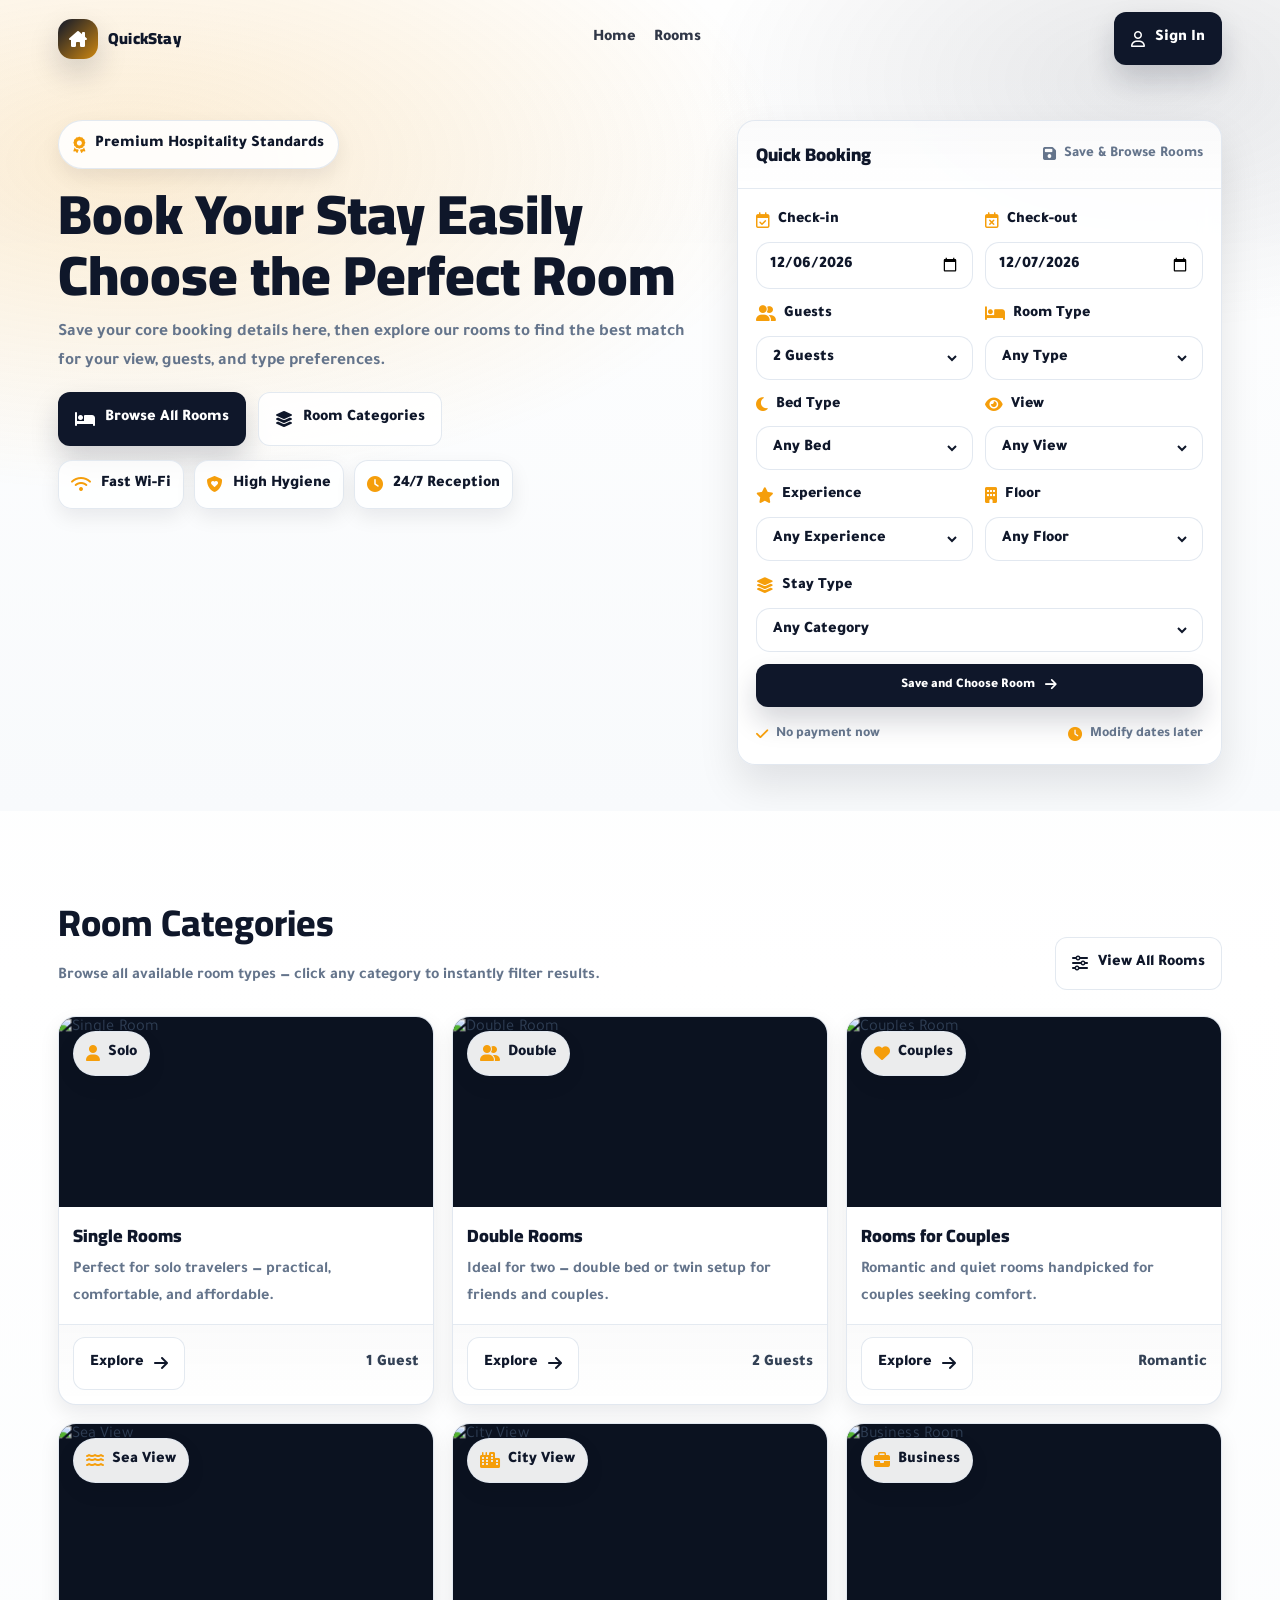
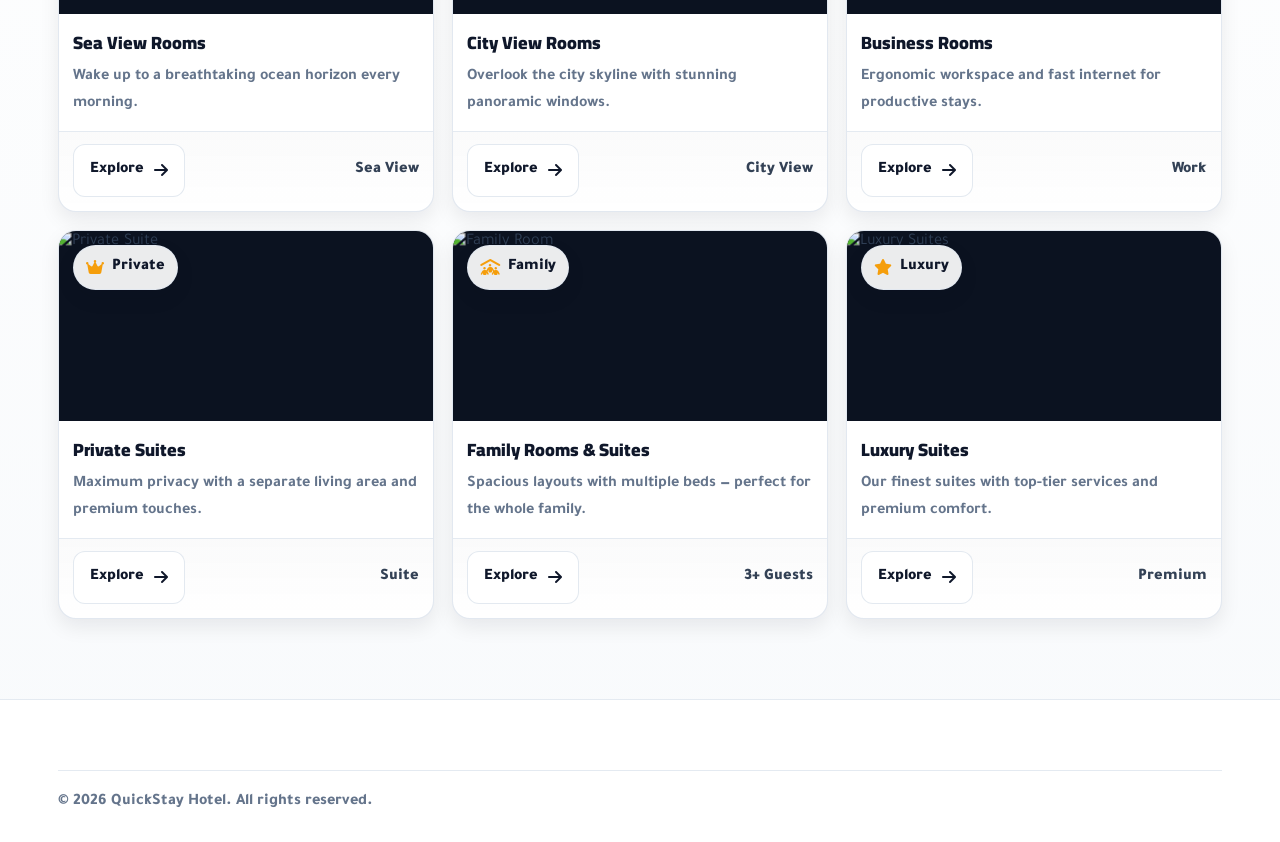
==== pages/user/index.html @ fb0b737e "Frontend and backend integration" ====
<!DOCTYPE html>
<html lang="en" dir="ltr">
<head>
  <meta charset="UTF-8" />
  <meta name="viewport" content="width=device-width, initial-scale=1.0" />
  <title>QuickStay Hotel | Home</title>

  <link href="https://fonts.googleapis.com/css2?family=Cairo:wght@600;700;800&family=Tajawal:wght@400;500;700&display=swap" rel="stylesheet">
  <link rel="stylesheet" href="https://cdnjs.cloudflare.com/ajax/libs/font-awesome/6.5.0/css/all.min.css"/>
  <link rel="stylesheet" href="../../css/user/site.css" />
</head>

<body>
  <header class="header" id="siteHeader">
    <div class="container">
      <nav class="nav" aria-label="Main Navigation">
        <a class="brand" href="index.html">
          <span class="brand__logo"><i class="fa-solid fa-house-chimney"></i></span>
          QuickStay
        </a>

        <div class="nav__menu">
          <a href="index.html">Home</a>
          <a href="rooms.html">Rooms</a>
          <a href="bookings.html" id="navBookings" style="display:none;">My Bookings</a>
        </div>

        <div class="nav__actions" id="authArea">
          </div>
      </nav>
    </div>
  </header>

  <main id="top">
    <section class="hero">
      <div class="container">
        <div class="hero__grid">
          <div>
            <div class="hero__badge">
              <i class="fa-solid fa-award"></i>
              Premium Hospitality Standards
            </div>
            <h1 class="hero__title">Book Your Stay Easily<br>Choose the Perfect Room</h1>
            <p class="hero__lead">
              Save your core booking details here, then explore our rooms to find the best match for your view, guests, and type preferences.
            </p>

            <div class="btn-row">
              <a class="btn btn-primary" href="rooms.html"><i class="fa-solid fa-bed"></i> Browse All Rooms</a>
              <a class="btn btn-ghost" href="#categories"><i class="fa-solid fa-layer-group"></i> Room Categories</a>
            </div>

            <div class="trust">
              <span><i class="fa-solid fa-wifi"></i> Fast Wi-Fi</span>
              <span><i class="fa-solid fa-shield-heart"></i> High Hygiene</span>
              <span><i class="fa-solid fa-clock"></i> 24/7 Reception</span>
            </div>
          </div>

          <aside class="booking" aria-label="Quick Booking">
            <div class="booking__head">
              <h3>Quick Booking</h3>
              <div class="hint"><i class="fa-solid fa-floppy-disk"></i> Save & Browse Rooms</div>
            </div>

            <form class="booking__body" id="bookingForm">
              <!-- Dates -->
              <div class="booking__grid">
                <div class="field">
                  <div class="label"><i class="fa-regular fa-calendar-check"></i> Check-in</div>
                  <div class="control">
                    <input type="date" id="checkin" required />
                  </div>
                </div>
                <div class="field">
                  <div class="label"><i class="fa-regular fa-calendar-xmark"></i> Check-out</div>
                  <div class="control">
                    <input type="date" id="checkout" required />
                  </div>
                </div>
              </div>

              <!-- Main Requirements -->
              <div class="booking__grid">
                <div class="field">
                  <div class="label"><i class="fa-solid fa-user-group"></i> Guests</div>
                  <div class="control">
                    <select id="guests" required>
                      <option value="1">1 Guest</option>
                      <option value="2" selected>2 Guests</option>
                      <option value="3">3 Guests</option>
                      <option value="4">4 Guests</option>
                      <option value="5">5+ Guests</option>
                    </select>
                  </div>
                </div>
                <div class="field">
                  <div class="label"><i class="fa-solid fa-bed"></i> Room Type</div>
                  <div class="control">
                    <select id="roomType" name="type">
                      <option value="">Any Type</option>
                      <option value="room">Rooms</option>
                      <option value="suite">Suites</option>
                    </select>
                  </div>
                </div>
              </div>

              <!-- Core Features -->
              <div class="booking__grid">
                <div class="field">
                  <div class="label"><i class="fa-solid fa-moon"></i> Bed Type</div>
                  <div class="control">
                    <select id="bedType" name="bed">
                      <option value="">Any Bed</option>
                      <option value="single">Single Bed</option>
                      <option value="double">Double Bed</option>
                      <option value="king">King Bed</option>
                      <option value="mixed">Mixed (Family)</option>
                    </select>
                  </div>
                </div>
                <div class="field">
                  <div class="label"><i class="fa-solid fa-eye"></i> View</div>
                  <div class="control">
                    <select id="viewType" name="view">
                      <option value="">Any View</option>
                      <option value="sea">Sea View</option>
                      <option value="city">City View</option>
                    </select>
                  </div>
                </div>
              </div>

              <!-- Preferences -->
              <div class="booking__grid">
                <div class="field">
                  <div class="label"><i class="fa-solid fa-star"></i> Experience</div>
                  <div class="control">
                    <select id="experienceTag" name="tag">
                      <option value="">Any Experience</option>
                      <option value="couples">Couples</option>
                      <option value="private">Private</option>
                      <option value="luxury">Luxury</option>
                    </select>
                  </div>
                </div>
                <div class="field">
                  <div class="label"><i class="fa-solid fa-building"></i> Floor</div>
                  <div class="control">
                    <select id="floor" required>
                      <option value="" selected>Any Floor</option>
                      <option value="1">1st Floor</option>
                      <option value="2">2nd Floor</option>
                      <option value="3">3rd Floor</option>
                      <option value="4">4th Floor</option>
                    </select>
                  </div>
                </div>
              </div>

              <div class="field">
                <div class="label"><i class="fa-solid fa-layer-group"></i> Stay Type</div>
                <div class="control">
                  <select id="stayType" required>
                    <option value="" selected>Any Category</option>
                    <option value="flex">Flexible Stay</option>
                    <option value="business">Business Trip</option>
                    <option value="family">Family Vacation</option>
                  </select>
                </div>
              </div>

              <button class="btn btn-primary" type="submit" style="width:100%;">
                 Save and Choose Room <i class="fa-solid fa-arrow-right"></i>
              </button>

              <div class="micro">
                <span><i class="fa-solid fa-check"></i> No payment now</span>
                <span><i class="fa-solid fa-clock"></i> Modify dates later</span>
              </div>
            </form>
          </aside>
        </div>
      </div>
    </section>

    <section class="section" id="categories">
      <div class="container">
        <div class="section__head">
          <div>
            <div class="title">Room Categories</div>
            <div class="subtitle">
              Browse all available room types — click any category to instantly filter results.
            </div>
          </div>
          <a class="btn btn-ghost" href="rooms.html"><i class="fa-solid fa-sliders"></i> View All Rooms</a>
        </div>

        <div class="grid">

          <a class="card" href="rooms.html?type=room&bed=single" aria-label="Single Rooms">
            <div class="card__media">
              <span class="tag"><i class="fa-solid fa-user"></i> Solo</span>
              <img src="https://images.unsplash.com/photo-1505691723518-36a5ac3be353?auto=format&fit=crop&w=1600&q=80" alt="Single Room" loading="lazy">
            </div>
            <div class="card__body">
              <div class="card__title">Single Rooms</div>
              <div class="card__text">Perfect for solo travelers — practical, comfortable, and affordable.</div>
            </div>
            <div class="card__foot">
              <span class="btn btn-ghost" style="pointer-events:none;">Explore <i class="fa-solid fa-arrow-right"></i></span>
              <span class="muted" style="font-weight:900;">1 Guest</span>
            </div>
          </a>

          <a class="card" href="rooms.html?type=room&bed=double" aria-label="Double Rooms">
            <div class="card__media">
              <span class="tag"><i class="fa-solid fa-user-group"></i> Double</span>
              <img src="https://images.unsplash.com/photo-1551887373-6d7f8bfc4f84?auto=format&fit=crop&w=1600&q=80" alt="Double Room" loading="lazy">
            </div>
            <div class="card__body">
              <div class="card__title">Double Rooms</div>
              <div class="card__text">Ideal for two — double bed or twin setup for friends and couples.</div>
            </div>
            <div class="card__foot">
              <span class="btn btn-ghost" style="pointer-events:none;">Explore <i class="fa-solid fa-arrow-right"></i></span>
              <span class="muted" style="font-weight:900;">2 Guests</span>
            </div>
          </a>

          <a class="card" href="rooms.html?tag=couples&guests=2" aria-label="Couples Rooms">
            <div class="card__media">
              <span class="tag"><i class="fa-solid fa-heart"></i> Couples</span>
              <img src="https://images.unsplash.com/photo-1566073771259-6a8506099945?auto=format&fit=crop&w=1600&q=80" alt="Couples Room" loading="lazy">
            </div>
            <div class="card__body">
              <div class="card__title">Rooms for Couples</div>
              <div class="card__text">Romantic and quiet rooms handpicked for couples seeking comfort.</div>
            </div>
            <div class="card__foot">
              <span class="btn btn-ghost" style="pointer-events:none;">Explore <i class="fa-solid fa-arrow-right"></i></span>
              <span class="muted" style="font-weight:900;">Romantic</span>
            </div>
          </a>

          <a class="card" href="rooms.html?view=sea" aria-label="Sea View Rooms">
            <div class="card__media">
              <span class="tag"><i class="fa-solid fa-water"></i> Sea View</span>
              <img src="https://images.unsplash.com/photo-1520250497591-112f2f40a3f4?auto=format&fit=crop&w=1600&q=80" alt="Sea View" loading="lazy">
            </div>
            <div class="card__body">
              <div class="card__title">Sea View Rooms</div>
              <div class="card__text">Wake up to a breathtaking ocean horizon every morning.</div>
            </div>
            <div class="card__foot">
              <span class="btn btn-ghost" style="pointer-events:none;">Explore <i class="fa-solid fa-arrow-right"></i></span>
              <span class="muted" style="font-weight:900;">Sea View</span>
            </div>
          </a>

          <a class="card" href="rooms.html?view=city" aria-label="City View Rooms">
            <div class="card__media">
              <span class="tag"><i class="fa-solid fa-city"></i> City View</span>
              <img src="https://images.unsplash.com/photo-1493809842364-78817add7ffb?auto=format&fit=crop&w=1600&q=80" alt="City View" loading="lazy">
            </div>
            <div class="card__body">
              <div class="card__title">City View Rooms</div>
              <div class="card__text">Overlook the city skyline with stunning panoramic windows.</div>
            </div>
            <div class="card__foot">
              <span class="btn btn-ghost" style="pointer-events:none;">Explore <i class="fa-solid fa-arrow-right"></i></span>
              <span class="muted" style="font-weight:900;">City View</span>
            </div>
          </a>

          <a class="card" href="rooms.html?type=room&tag=business&stayType=business" aria-label="Business Rooms">
            <div class="card__media">
              <span class="tag"><i class="fa-solid fa-briefcase"></i> Business</span>
              <img src="https://images.unsplash.com/photo-1582719371805-1c00da5819e8?auto=format&fit=crop&w=1600&q=80" alt="Business Room" loading="lazy">
            </div>
            <div class="card__body">
              <div class="card__title">Business Rooms</div>
              <div class="card__text">Ergonomic workspace and fast internet for productive stays.</div>
            </div>
            <div class="card__foot">
              <span class="btn btn-ghost" style="pointer-events:none;">Explore <i class="fa-solid fa-arrow-right"></i></span>
              <span class="muted" style="font-weight:900;">Work</span>
            </div>
          </a>

          <a class="card" href="rooms.html?type=suite&tag=private" aria-label="Private Suites">
            <div class="card__media">
              <span class="tag"><i class="fa-solid fa-crown"></i> Private</span>
              <img src="https://images.unsplash.com/photo-1551882547-ff40c63fe5fa?auto=format&fit=crop&w=1600&q=80" alt="Private Suite" loading="lazy">
            </div>
            <div class="card__body">
              <div class="card__title">Private Suites</div>
              <div class="card__text">Maximum privacy with a separate living area and premium touches.</div>
            </div>
            <div class="card__foot">
              <span class="btn btn-ghost" style="pointer-events:none;">Explore <i class="fa-solid fa-arrow-right"></i></span>
              <span class="muted" style="font-weight:900;">Suite</span>
            </div>
          </a>

          <a class="card" href="rooms.html?tag=family&stayType=family&guests=3" aria-label="Family Rooms">
            <div class="card__media">
              <span class="tag"><i class="fa-solid fa-people-roof"></i> Family</span>
              <img src="https://images.unsplash.com/photo-1578683010236-d716f9a3f461?auto=format&fit=crop&w=1600&q=80" alt="Family Room" loading="lazy">
            </div>
            <div class="card__body">
              <div class="card__title">Family Rooms & Suites</div>
              <div class="card__text">Spacious layouts with multiple beds — perfect for the whole family.</div>
            </div>
            <div class="card__foot">
              <span class="btn btn-ghost" style="pointer-events:none;">Explore <i class="fa-solid fa-arrow-right"></i></span>
              <span class="muted" style="font-weight:900;">3+ Guests</span>
            </div>
          </a>

          <a class="card" href="rooms.html?type=suite" aria-label="All Suites">
            <div class="card__media">
              <span class="tag"><i class="fa-solid fa-star"></i> Luxury</span>
              <img src="https://images.unsplash.com/photo-1582719478250-c89cae4dc85b?auto=format&fit=crop&w=1600&q=80" alt="Luxury Suites" loading="lazy">
            </div>
            <div class="card__body">
              <div class="card__title">Luxury Suites</div>
              <div class="card__text">Our finest suites with top-tier services and premium comfort.</div>
            </div>
            <div class="card__foot">
              <span class="btn btn-ghost" style="pointer-events:none;">Explore <i class="fa-solid fa-arrow-right"></i></span>
              <span class="muted" style="font-weight:900;">Premium</span>
            </div>
          </a>

        </div>
      </div>
    </section>

    <footer id="footer">
      <div class="container">
        <div class="footbottom">
          <div>&copy; 2026 QuickStay Hotel. All rights reserved.</div>
        </div>
      </div>
    </footer>
  </main>

  <script src="../../js/shared/storage.js" defer></script>
  <script src="../../js/shared/api.js" defer></script>
  <script src="../../js/shared/dom.js" defer></script>
  <script src="../../js/shared/utils/dates.js" defer></script>
  <script src="../../js/shared/ui/header.js" defer></script>
  <script src="../../js/shared/ui/user_nav.js" defer></script>
  <script src="../../js/user/user_home.js" defer></script>
</body>
</html>
---- css/user/site.css ----
:root{
  --surface: #ffffff;
  --surface-2: #f8fafc;

  --text: #0f172a;
  --text-2: #334155;
  --muted: #64748b;
  --border: #e2e8f0;

  --brand: #0f172a;
  --brand-2: #f59e0b;

  --radius-lg: 18px;
  --shadow-sm: 0 8px 20px rgba(2, 6, 23, .08);
  --shadow-md: 0 20px 40px rgba(2, 6, 23, .10);

  --font-h: "Cairo", system-ui, -apple-system, Segoe UI, sans-serif;
  --font-b: "Tajawal", system-ui, -apple-system, Segoe UI, sans-serif;

  --transition: 240ms cubic-bezier(.2,.8,.2,1);
  --container: 1200px;
}

*{ box-sizing: border-box; margin:0; padding:0; }
html{ scroll-behavior: smooth; }
body{
  font-family: var(--font-b);
  color: var(--text-2);
  background: linear-gradient(180deg, #f8fafc 0%, #ffffff 40%, #f8fafc 100%);
  line-height: 1.7;
  overflow-x: hidden;
}
a{ color: inherit; text-decoration: none; }
button, input, select { font-family: inherit; }
img{ max-width: 100%; display:block; }
.container{ max-width: var(--container); margin:0 auto; padding:0 18px; }

/* Header */
.header{
  position: fixed;
  top:0; left:0; right:0;
  z-index:1000;
  padding: 12px 0;
  transition: var(--transition);
}
.header.is-scrolled{
  background: rgba(255,255,255,.78);
  backdrop-filter: blur(10px);
  border-bottom: 1px solid rgba(226,232,240,.7);
  box-shadow: 0 10px 30px rgba(2,6,23,.06);
}
.nav{
  display:flex;
  align-items:center;
  justify-content:space-between;
  gap: 14px;
}
.brand{
  display:inline-flex;
  align-items:center;
  gap:10px;
  font-family: var(--font-h);
  font-weight: 900;
  color: var(--text);
  letter-spacing: .2px;
}
.brand__logo{
  width: 40px; height: 40px;
  border-radius: 14px;
  background: linear-gradient(135deg, rgba(15,23,42,1) 0%, rgba(245,158,11,1) 120%);
  display:inline-flex;
  align-items:center;
  justify-content:center;
  color:#fff;
  box-shadow: 0 14px 30px rgba(15,23,42,.18);
}

.nav__menu{
  display:flex;
  align-items:center;
  gap: 18px;
  color: var(--text);
  font-weight: 900;
}
.nav__menu a{ opacity: .86; transition: var(--transition); }
.nav__menu a:hover{ opacity: 1; color: var(--brand-2); }

.nav__actions{ display:flex; align-items:center; gap: 10px; }

.btn{
  display:inline-flex;
  align-items:center;
  justify-content:center;
  gap:10px;
  padding: 12px 16px;
  border-radius: 12px;
  border: 1px solid transparent;
  cursor:pointer;
  transition: var(--transition);
  font-weight: 900;
}
.btn-primary{
  background: var(--brand);
  color:#fff;
  box-shadow: 0 14px 28px rgba(15,23,42,.18);
}
.btn-primary:hover{ transform: translateY(-2px); filter: brightness(1.05); }
.btn-ghost{
  background: rgba(255,255,255,.85);
  border-color: rgba(226,232,240,.95);
  color: var(--text);
}
.btn-ghost:hover{ transform: translateY(-2px); border-color: rgba(245,158,11,.35); }

.user-chip{
  display:inline-flex;
  align-items:center;
  gap: 10px;
  border: 1px solid rgba(226,232,240,.95);
  background: rgba(255,255,255,.85);
  border-radius: 999px;
  padding: 6px 10px;
  cursor:pointer;
  transition: var(--transition);
  max-width: 260px;
}
.user-chip:hover{ transform: translateY(-2px); border-color: rgba(245,158,11,.35); }
.avatar{
  width: 34px; height: 34px;
  border-radius: 999px;
  background: linear-gradient(135deg, rgba(15,23,42,1), rgba(245,158,11,1));
  color:#fff;
  display:flex;
  align-items:center;
  justify-content:center;
  font-family: var(--font-h);
  font-weight: 900;
  flex: 0 0 auto;
}
.user-chip span{
  font-weight: 900;
  color: var(--text);
  white-space: nowrap;
  overflow:hidden;
  text-overflow: ellipsis;
  max-width: 160px;
}

/* Hero */
.hero{
  position: relative;
  padding: 120px 0 46px;
  overflow:hidden;
  background:
    radial-gradient(1200px 600px at 10% 20%, rgba(245,158,11,.18), transparent 55%),
    radial-gradient(900px 500px at 90% 10%, rgba(15,23,42,.10), transparent 50%),
    linear-gradient(180deg, #ffffff 0%, #f8fafc 100%);
}
.hero::before{
  content:"";
  position:absolute;
  inset:0;
  background:
    linear-gradient(180deg, rgba(2,6,23,.02), rgba(2,6,23,0)),
    url("https://images.unsplash.com/photo-1520250497591-112f2f40a3f4?auto=format&fit=crop&w=2400&q=80") center/cover no-repeat;
  opacity:.14;
  pointer-events:none;
}
.hero__grid{
  position: relative;
  display:grid;
  grid-template-columns: 1.15fr .85fr;
  gap: 22px;
  align-items:start;
}
.hero__badge{
  display:inline-flex;
  align-items:center;
  gap:10px;
  padding: 10px 14px;
  border-radius: 999px;
  background: rgba(255,255,255,.88);
  border: 1px solid rgba(226,232,240,.95);
  box-shadow: var(--shadow-sm);
  font-weight: 900;
  color: var(--text);
  margin-bottom: 14px;
}
.hero__badge i{ color: var(--brand-2); }
.hero__title{
  font-family: var(--font-h);
  font-weight: 900;
  font-size: clamp(2.15rem, 1.4rem + 2.6vw, 3.6rem);
  line-height: 1.1;
  color: var(--text);
  margin-bottom: 12px;
}
.hero__lead{
  color: var(--muted);
  font-size: 1.08rem;
  font-weight: 650;
  max-width: 640px;
  margin-bottom: 16px;
}

.btn-row{ display:flex; flex-wrap: wrap; gap: 12px; margin-top: 10px; }
.trust{
  margin-top: 14px;
  display:flex;
  gap: 10px;
  flex-wrap: wrap;
}
.trust span{
  display:inline-flex;
  align-items:center;
  gap: 10px;
  padding: 10px 12px;
  background: rgba(255,255,255,.78);
  border: 1px solid rgba(226,232,240,.95);
  border-radius: 14px;
  box-shadow: var(--shadow-sm);
  font-weight: 900;
  color: var(--text);
}
.trust i{ color: var(--brand-2); }

/* Quick booking */
.booking{
  background: rgba(255,255,255,.93);
  border: 1px solid rgba(226,232,240,.98);
  border-radius: var(--radius-lg);
  box-shadow: var(--shadow-md);
  overflow:hidden;
  position: sticky;
  top: 86px;
  backdrop-filter: blur(10px);
}
.booking__head{
  padding: 18px;
  display:flex;
  align-items:center;
  justify-content:space-between;
  gap:12px;
  border-bottom: 1px solid rgba(226,232,240,.9);
  background: linear-gradient(180deg, rgba(15,23,42,.02), rgba(255,255,255,0));
}
.booking__head h3{
  font-family: var(--font-h);
  font-weight: 900;
  color: var(--text);
  font-size: 1.15rem;
}
.booking__head .hint{
  font-size:.92rem;
  color: var(--muted);
  font-weight: 800;
  display:inline-flex;
  align-items:center;
  gap: 8px;
  white-space: nowrap;
}
.booking__body{ padding: 18px; display:grid; gap: 12px; }
.booking__grid{ display:grid; grid-template-columns: 1fr 1fr; gap: 12px; }
.field{ display:grid; gap: 8px; }
.label{
  display:flex;
  align-items:center;
  gap: 8px;
  font-weight: 900;
  color: var(--text);
  font-size:.98rem;
}
.label i{ color: var(--brand-2); }
.control{
  display:flex;
  align-items:center;
  gap:10px;
  border: 1px solid rgba(226,232,240,.98);
  background: #fff;
  border-radius: 14px;
  padding: 12px 12px;
  transition: var(--transition);
}
.control:focus-within{
  border-color: rgba(245,158,11,.55);
  box-shadow: 0 0 0 4px rgba(245,158,11,.12);
}
.control input, .control select{
  width:100%;
  border:none;
  outline:none;
  background: transparent;
  font-weight: 900;
  color: var(--text);
  font-size: 1rem;
  cursor:pointer;
}
.micro{
  font-size: .88rem;
  color: var(--muted);
  font-weight: 800;
  display:flex;
  align-items:center;
  justify-content:space-between;
  gap:10px;
  flex-wrap: wrap;
  margin-top: 4px;
}
.micro span{ display:inline-flex; align-items:center; gap: 8px; }
.micro i{ color: var(--brand-2); }

/* Sections */
.section{ padding: 80px 0; }
.section--alt{
  background: linear-gradient(180deg, #ffffff 0%, #f8fafc 100%);
  border-top: 1px solid rgba(226,232,240,.7);
  border-bottom: 1px solid rgba(226,232,240,.7);
}
.section__head{
  display:flex;
  align-items:flex-end;
  justify-content:space-between;
  gap: 18px;
  margin-bottom: 26px;
  flex-wrap: wrap;
}
.title{
  font-family: var(--font-h);
  font-size: clamp(1.7rem, 1.2rem + 1.4vw, 2.4rem);
  font-weight: 800;
  color: var(--text);
}
.subtitle{ margin-top: 8px; color: var(--muted); font-weight: 650; max-width: 780px; }

/* Cards */
.grid{ display:grid; grid-template-columns: repeat(12, 1fr); gap: 18px; }
.card{
  grid-column: span 4;
  background: #fff;
  border: 1px solid rgba(226,232,240,.98);
  border-radius: var(--radius-lg);
  box-shadow: var(--shadow-sm);
  overflow:hidden;
  transition: var(--transition);
}
.card:hover{
  transform: translateY(-6px);
  box-shadow: var(--shadow-md);
  border-color: rgba(245,158,11,.35);
}
.card__media{ height: 190px; position:relative; overflow:hidden; background:#0b1220; }
.card__media img{
  width:100%; height:100%;
  object-fit: cover;
  transform: scale(1.02);
  transition: var(--transition);
  filter: contrast(1.05) saturate(1.05);
}
.card:hover .card__media img{ transform: scale(1.08); }
.tag{
  position:absolute;
  top: 14px; left: 14px; /* Changed from right to left for LTR */
  display:inline-flex;
  align-items:center;
  gap: 8px;
  padding: 8px 12px;
  border-radius: 999px;
  background: rgba(255,255,255,.92);
  border: 1px solid rgba(226,232,240,.98);
  box-shadow: var(--shadow-sm);
  font-weight: 900;
  color: var(--text);
  z-index: 2;
}
.tag i{ color: var(--brand-2); }
.card__body{ padding: 14px 14px 12px; }
.card__title{
  font-family: var(--font-h);
  font-weight: 900;
  color: var(--text);
  font-size: 1.12rem;
  margin-bottom: 6px;
}
.card__text{ color: var(--muted); font-weight: 650; }
.card__foot{
  padding: 12px 14px 14px;
  border-top: 1px solid rgba(226,232,240,.9);
  display:flex;
  align-items:center;
  justify-content:space-between;
  gap: 12px;
  background: linear-gradient(180deg, rgba(15,23,42,.02), rgba(255,255,255,0));
}

/* Feature blocks */
.feature{
  grid-column: span 4;
  padding: 18px;
  border-radius: var(--radius-lg);
  border: 1px solid rgba(226,232,240,.98);
  background: rgba(255,255,255,.92);
  box-shadow: var(--shadow-sm);
  transition: var(--transition);
  text-decoration: none;
  color: inherit;
  display:block;
}
.feature:hover{
  transform: translateY(-5px);
  box-shadow: var(--shadow-md);
  border-color: rgba(245,158,11,.35);
}
.feature__icon{
  width: 54px; height: 54px;
  border-radius: 18px;
  display:inline-flex;
  align-items:center;
  justify-content:center;
  background: rgba(245,158,11,.12);
  color: var(--brand);
  border: 1px solid rgba(245,158,11,.25);
  margin-bottom: 10px;
  font-size: 1.25rem;
}
.feature h3{ font-family: var(--font-h); color: var(--text); font-weight: 900; margin-bottom: 6px; }
.feature p{ color: var(--muted); font-weight: 650; }

/* Footer */
footer{
  padding: 70px 0 26px;
  background:#fff;
  border-top: 1px solid rgba(226,232,240,.9);
}
.footbottom{
  border-top: 1px solid rgba(226,232,240,.9);
  padding-top: 18px;
  display:flex;
  align-items:center;
  justify-content:space-between;
  gap: 12px;
  flex-wrap: wrap;
  color: var(--muted);
  font-weight: 800;
}

/* Responsive */
@media (max-width: 980px){
  .hero__grid{ grid-template-columns: 1fr; }
  .booking{ position: relative; top:0; }
  .card, .feature{ grid-column: span 6; }
  .booking__grid{ grid-template-columns: 1fr 1fr; }
}
@media (max-width: 680px){
  .nav__menu{ display:none; }
  .card, .feature{ grid-column: span 12; }
  .booking__grid{ grid-template-columns: 1fr; }
}
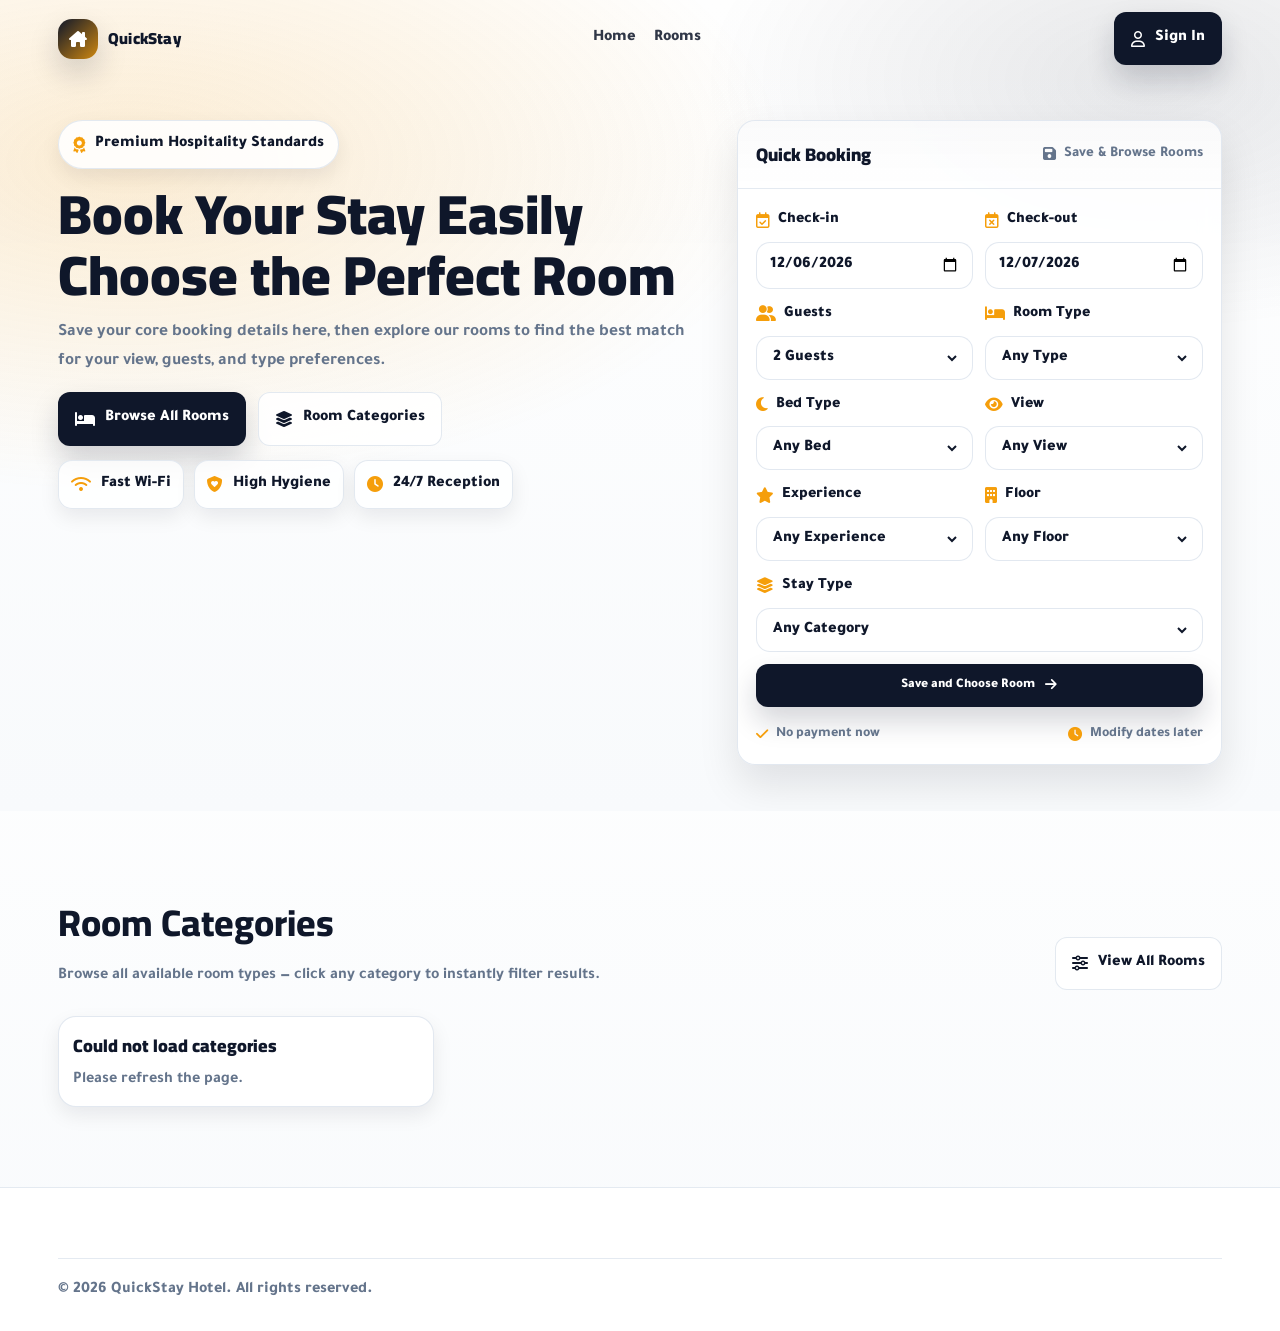
==== commit 51c115c4: "Fixing multiple errors" ====
--- a/pages/user/index.html
+++ b/pages/user/index.html
@@ -197,143 +197,13 @@
           <a class="btn btn-ghost" href="rooms.html"><i class="fa-solid fa-sliders"></i> View All Rooms</a>
         </div>
 
-        <div class="grid">
-
-          <a class="card" href="rooms.html?type=room&bed=single" aria-label="Single Rooms">
-            <div class="card__media">
-              <span class="tag"><i class="fa-solid fa-user"></i> Solo</span>
-              <img src="https://images.unsplash.com/photo-1505691723518-36a5ac3be353?auto=format&fit=crop&w=1600&q=80" alt="Single Room" loading="lazy">
-            </div>
+        <div class="grid" id="categoriesGrid">
+          <div class="card">
             <div class="card__body">
-              <div class="card__title">Single Rooms</div>
-              <div class="card__text">Perfect for solo travelers — practical, comfortable, and affordable.</div>
-            </div>
-            <div class="card__foot">
-              <span class="btn btn-ghost" style="pointer-events:none;">Explore <i class="fa-solid fa-arrow-right"></i></span>
-              <span class="muted" style="font-weight:900;">1 Guest</span>
-            </div>
-          </a>
-
-          <a class="card" href="rooms.html?type=room&bed=double" aria-label="Double Rooms">
-            <div class="card__media">
-              <span class="tag"><i class="fa-solid fa-user-group"></i> Double</span>
-              <img src="https://images.unsplash.com/photo-1551887373-6d7f8bfc4f84?auto=format&fit=crop&w=1600&q=80" alt="Double Room" loading="lazy">
-            </div>
-            <div class="card__body">
-              <div class="card__title">Double Rooms</div>
-              <div class="card__text">Ideal for two — double bed or twin setup for friends and couples.</div>
-            </div>
-            <div class="card__foot">
-              <span class="btn btn-ghost" style="pointer-events:none;">Explore <i class="fa-solid fa-arrow-right"></i></span>
-              <span class="muted" style="font-weight:900;">2 Guests</span>
-            </div>
-          </a>
-
-          <a class="card" href="rooms.html?tag=couples&guests=2" aria-label="Couples Rooms">
-            <div class="card__media">
-              <span class="tag"><i class="fa-solid fa-heart"></i> Couples</span>
-              <img src="https://images.unsplash.com/photo-1566073771259-6a8506099945?auto=format&fit=crop&w=1600&q=80" alt="Couples Room" loading="lazy">
-            </div>
-            <div class="card__body">
-              <div class="card__title">Rooms for Couples</div>
-              <div class="card__text">Romantic and quiet rooms handpicked for couples seeking comfort.</div>
-            </div>
-            <div class="card__foot">
-              <span class="btn btn-ghost" style="pointer-events:none;">Explore <i class="fa-solid fa-arrow-right"></i></span>
-              <span class="muted" style="font-weight:900;">Romantic</span>
-            </div>
-          </a>
-
-          <a class="card" href="rooms.html?view=sea" aria-label="Sea View Rooms">
-            <div class="card__media">
-              <span class="tag"><i class="fa-solid fa-water"></i> Sea View</span>
-              <img src="https://images.unsplash.com/photo-1520250497591-112f2f40a3f4?auto=format&fit=crop&w=1600&q=80" alt="Sea View" loading="lazy">
-            </div>
-            <div class="card__body">
-              <div class="card__title">Sea View Rooms</div>
-              <div class="card__text">Wake up to a breathtaking ocean horizon every morning.</div>
-            </div>
-            <div class="card__foot">
-              <span class="btn btn-ghost" style="pointer-events:none;">Explore <i class="fa-solid fa-arrow-right"></i></span>
-              <span class="muted" style="font-weight:900;">Sea View</span>
-            </div>
-          </a>
-
-          <a class="card" href="rooms.html?view=city" aria-label="City View Rooms">
-            <div class="card__media">
-              <span class="tag"><i class="fa-solid fa-city"></i> City View</span>
-              <img src="https://images.unsplash.com/photo-1493809842364-78817add7ffb?auto=format&fit=crop&w=1600&q=80" alt="City View" loading="lazy">
-            </div>
-            <div class="card__body">
-              <div class="card__title">City View Rooms</div>
-              <div class="card__text">Overlook the city skyline with stunning panoramic windows.</div>
-            </div>
-            <div class="card__foot">
-              <span class="btn btn-ghost" style="pointer-events:none;">Explore <i class="fa-solid fa-arrow-right"></i></span>
-              <span class="muted" style="font-weight:900;">City View</span>
-            </div>
-          </a>
-
-          <a class="card" href="rooms.html?type=room&tag=business&stayType=business" aria-label="Business Rooms">
-            <div class="card__media">
-              <span class="tag"><i class="fa-solid fa-briefcase"></i> Business</span>
-              <img src="https://images.unsplash.com/photo-1582719371805-1c00da5819e8?auto=format&fit=crop&w=1600&q=80" alt="Business Room" loading="lazy">
-            </div>
-            <div class="card__body">
-              <div class="card__title">Business Rooms</div>
-              <div class="card__text">Ergonomic workspace and fast internet for productive stays.</div>
-            </div>
-            <div class="card__foot">
-              <span class="btn btn-ghost" style="pointer-events:none;">Explore <i class="fa-solid fa-arrow-right"></i></span>
-              <span class="muted" style="font-weight:900;">Work</span>
-            </div>
-          </a>
-
-          <a class="card" href="rooms.html?type=suite&tag=private" aria-label="Private Suites">
-            <div class="card__media">
-              <span class="tag"><i class="fa-solid fa-crown"></i> Private</span>
-              <img src="https://images.unsplash.com/photo-1551882547-ff40c63fe5fa?auto=format&fit=crop&w=1600&q=80" alt="Private Suite" loading="lazy">
-            </div>
-            <div class="card__body">
-              <div class="card__title">Private Suites</div>
-              <div class="card__text">Maximum privacy with a separate living area and premium touches.</div>
-            </div>
-            <div class="card__foot">
-              <span class="btn btn-ghost" style="pointer-events:none;">Explore <i class="fa-solid fa-arrow-right"></i></span>
-              <span class="muted" style="font-weight:900;">Suite</span>
-            </div>
-          </a>
-
-          <a class="card" href="rooms.html?tag=family&stayType=family&guests=3" aria-label="Family Rooms">
-            <div class="card__media">
-              <span class="tag"><i class="fa-solid fa-people-roof"></i> Family</span>
-              <img src="https://images.unsplash.com/photo-1578683010236-d716f9a3f461?auto=format&fit=crop&w=1600&q=80" alt="Family Room" loading="lazy">
-            </div>
-            <div class="card__body">
-              <div class="card__title">Family Rooms & Suites</div>
-              <div class="card__text">Spacious layouts with multiple beds — perfect for the whole family.</div>
-            </div>
-            <div class="card__foot">
-              <span class="btn btn-ghost" style="pointer-events:none;">Explore <i class="fa-solid fa-arrow-right"></i></span>
-              <span class="muted" style="font-weight:900;">3+ Guests</span>
-            </div>
-          </a>
-
-          <a class="card" href="rooms.html?type=suite" aria-label="All Suites">
-            <div class="card__media">
-              <span class="tag"><i class="fa-solid fa-star"></i> Luxury</span>
-              <img src="https://images.unsplash.com/photo-1582719478250-c89cae4dc85b?auto=format&fit=crop&w=1600&q=80" alt="Luxury Suites" loading="lazy">
-            </div>
-            <div class="card__body">
-              <div class="card__title">Luxury Suites</div>
-              <div class="card__text">Our finest suites with top-tier services and premium comfort.</div>
-            </div>
-            <div class="card__foot">
-              <span class="btn btn-ghost" style="pointer-events:none;">Explore <i class="fa-solid fa-arrow-right"></i></span>
-              <span class="muted" style="font-weight:900;">Premium</span>
-            </div>
-          </a>
-
+              <div class="card__title">Loading categories...</div>
+              <div class="card__text">Fetching room categories from database.</div>
+            </div>
+          </div>
         </div>
       </div>
     </section>
@@ -353,6 +223,6 @@
   <script src="../../js/shared/utils/dates.js" defer></script>
   <script src="../../js/shared/ui/header.js" defer></script>
   <script src="../../js/shared/ui/user_nav.js" defer></script>
-  <script src="../../js/user/user_home.js" defer></script>
+  <script src="../../js/user/user_home.js?v=20260508-02" defer></script>
 </body>
 </html>
